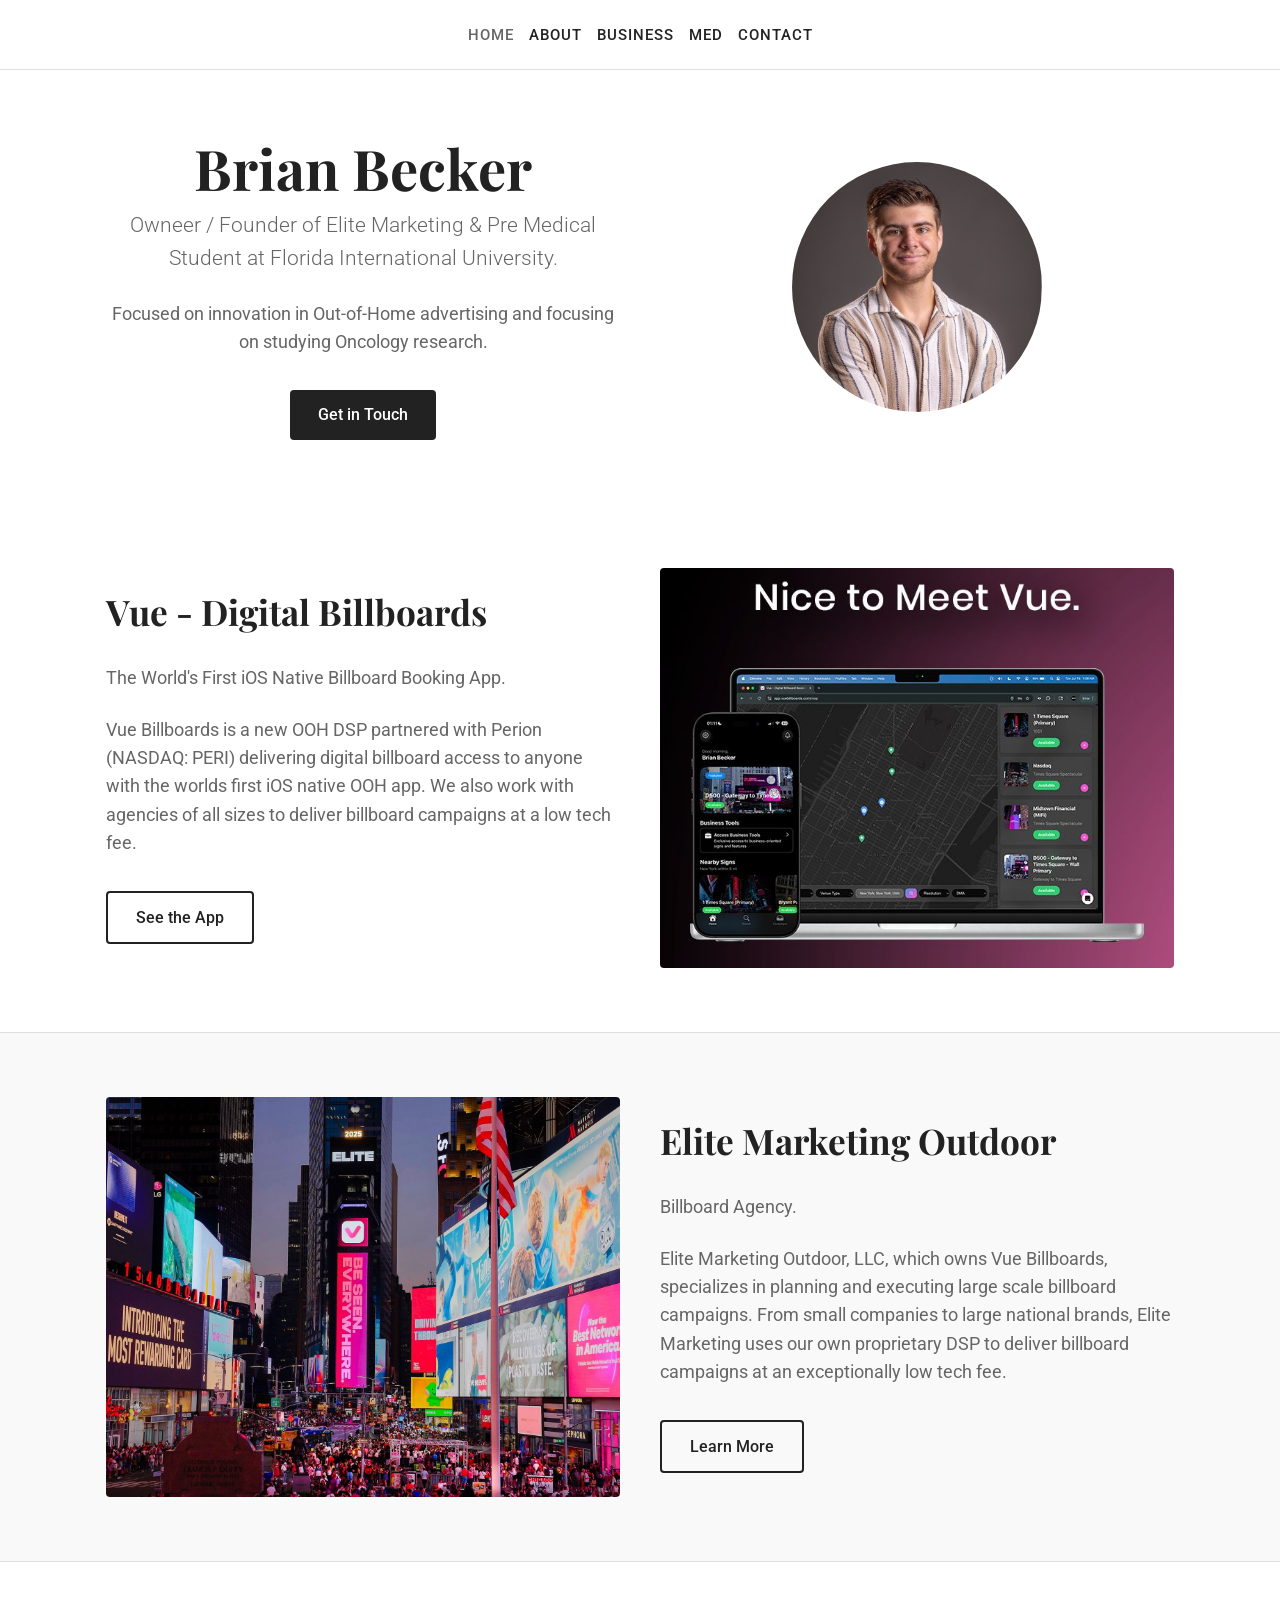
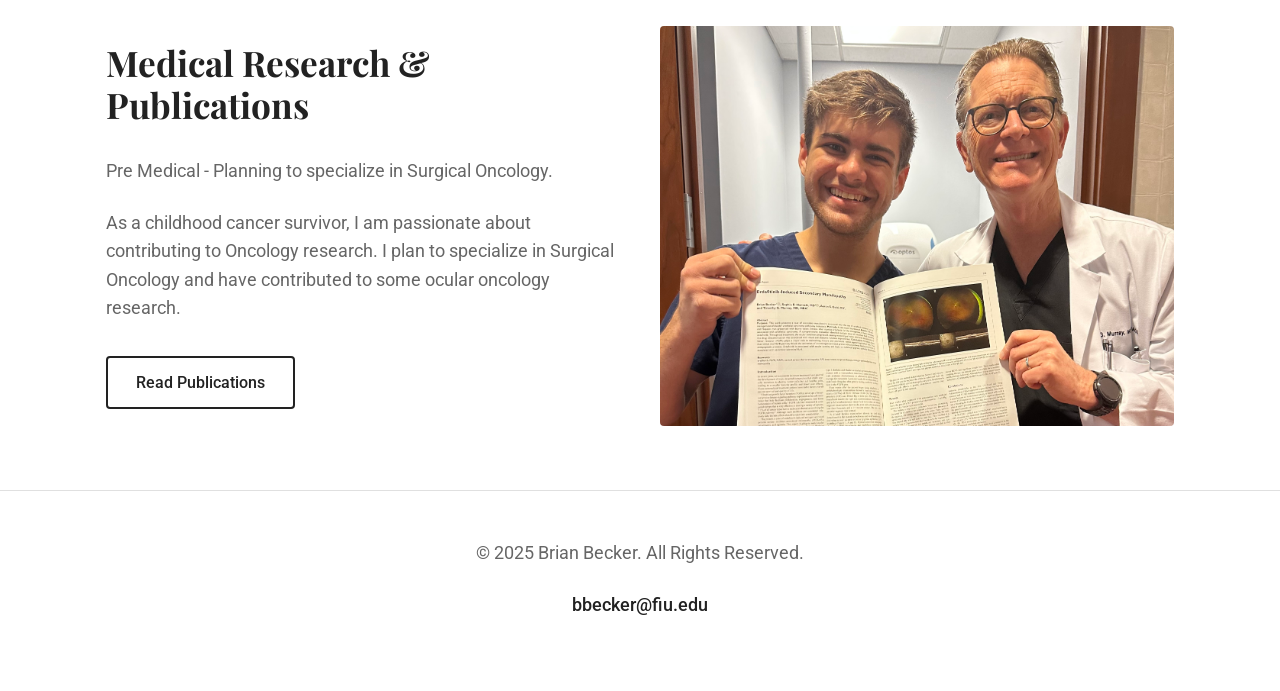
==== index.html @ 7dbf22fa "Initial commit: Brian Becker personal site HTML/CSS portfolio site with home, about, business, med, " ====
<!DOCTYPE html>
<html lang="en">
<head>
    <meta charset="UTF-8">
    <meta name="viewport" content="width=device-width, initial-scale=1.0">
    <meta name="robots" content="noindex">
    <!-- I kind of like this and feel like I will actually use this as a personal site in the future so preventing crawling to the FIU url -->
    <title>Brian Becker</title>
    <!-- Link to external CSS file -->
    <link rel="stylesheet" href="style.css">
    <!-- <style>
        body { background-color: blue; } 
    </style> -->
</head>
<body>
    <!-- Main Navigation Bar -->
    <nav>
        <ul>
            <li><a href="index.html" class="active">Home</a></li>
            <li><a href="about.html">About</a></li>
            <li><a href="business.html">Business</a></li>
            <li><a href="med.html">Med</a></li>
            <li><a href="contact.html">Contact</a></li>
        </ul>
    </nav>

    <!-- Header / Hero Section -->
    <header>
        <div class="grid-2">
            <div>
                <h1>Brian Becker</h1>
                <p class="subtitle">Owneer / Founder of Elite Marketing & Pre Medical Student at Florida International University.</p>
                <!-- <p>Old bio goes here...</p> -->
                <p>Focused on innovation in Out-of-Home advertising and focusing on studying Oncology research.</p>
                <a href="contact.html" class="btn">Get in Touch</a>
            </div>
            <div style="text-align: center;">
                 <!-- Profile Image -->
                <img src="images/headshot.jpeg" alt="Brian Becker" class="profile-img" style="margin: 0 auto;">
            </div>
        </div>
    </header>

    <main>
        <!-- Detailed Feature: Vue -->
        <section>
            <div class="container">
                <div class="grid-2">
                    <div>
                        <h2>Vue - Digital Billboards</h2>
                        <p class="subtitle">The World's First iOS Native Billboard Booking App.</p>
                        <p>Vue Billboards is a new OOH DSP partnered with Perion (NASDAQ: PERI) delivering digital billboard access to anyone with the worlds first iOS native OOH app. We also work with agencies of all sizes to deliver billboard campaigns at a low tech fee.</p>
                        <a href="business.html" class="btn btn-outline">See the App</a>
                    </div>
                    <img src="images/Vue.jpeg" alt="Vue App Interface">
                </div>
            </div>
        </section>

        <!-- Detailed Feature: Elite Marketing -->
        <section style="background-color: #f9f9f9;">
            <div class="container">
                <div class="grid-2">
                    <img src="images/TSQ.jpeg" alt="Elite Marketing Outdoor - Times Square Billboard">
                    <div>
                        <h2>Elite Marketing Outdoor</h2>
                        <p class="subtitle">Billboard Agency.</p>
                        <p>Elite Marketing Outdoor, LLC, which owns Vue Billboards, specializes in planning and executing large scale billboard campaigns. From small companies to large national brands, Elite Marketing uses our own proprietary DSP to deliver billboard campaigns at an exceptionally low tech fee.</p>
                        <a href="business.html#elite" class="btn btn-outline">Learn More</a>
                    </div>
                </div>
            </div>
        </section>

        <!-- Detailed Feature: Medical Publications -->
        <section>
            <div class="container">
                <div class="grid-2">
                    <div>
                        <h2>Medical Research & Publications</h2>
                        <p class="subtitle">Pre Medical - Planning to specialize in Surgical Oncology.</p>
                        <p>As a childhood cancer survivor, I am passionate about contributing to Oncology research. I plan to specialize in Surgical Oncology and have contributed to some ocular oncology research.</p>
                        <a href="med.html" class="btn btn-outline">Read Publications</a>
                    </div>
                    <img src="images/med.jpg" alt="Medical Publications">
                </div>
            </div>
        </section>
    </main>

    <footer>
        <p>&copy; 2025 Brian Becker. All Rights Reserved.</p>
        <p><a href="mailto:bbecker@fiu.edu">bbecker@fiu.edu</a></p>
    </footer>
</body>
</html>
---- style.css ----
/* Global Styles - Clean Professional Minimalist */
@import url('https://fonts.googleapis.com/css2?family=Roboto:wght@300;400;500;700&family=Playfair+Display:wght@700&display=swap');

:root {
    /* Color Palette */
    --bg-color: #ffffff;
    --text-primary: #222222;
    --text-secondary: #666666;
    --accent-color: #000000; 
    --link-color: #0056b3;
    --section-bg: #f9f9f9;
    --border-color: #e0e0e0;
    
    /* Layout Variables */
    --nav-height: 70px;
    --max-width: 1100px;
}

* {
    box-sizing: border-box; /* Ensures padding doesn't affect width */
    margin: 0;
    padding: 0;
}

body {
    font-family: 'Roboto', sans-serif;
    color: var(--text-primary);
    background-color: var(--bg-color);
    line-height: 1.6;
    display: flex;
    flex-direction: column;
    min-height: 100vh; /* Sticky Footer trick from class */
}

/* Typography Styles */
h1, h2, h3 {
    font-family: 'Playfair Display', serif;
    color: var(--text-primary);
    line-height: 1.2;
    margin-bottom: 1rem;
}

h1 {
    font-size: 3.5rem;
    margin-bottom: 0.5rem;
}

h2 {
    font-size: 2.2rem;
    position: relative;
    padding-bottom: 15px;
}

h2::after {
    /* Removed underline */
    content: none;
}

p {
    margin-bottom: 1.5rem;
    color: var(--text-secondary);
    font-size: 1.1rem;
}

a {
    color: var(--link-color);
    text-decoration: none;
    transition: color 0.3s ease;
}

a:hover {
    color: #003d82;
}

/* Navigation */
nav {
    height: var(--nav-height);
    background-color: var(--bg-color);
    border-bottom: 1px solid var(--border-color);
    display: flex;
    align-items: center;
    justify-content: center; /* Centered nav */
    position: sticky;
    top: 0;
    z-index: 100;
}

nav ul {
    list-style: none;
    display: flex;
    gap: 15px;
    flex-wrap: wrap;
    justify-content: center;
}

nav a {
    color: var(--text-primary);
    font-weight: 500;
    font-size: 0.95rem;
    text-transform: uppercase;
    letter-spacing: 1px;
}

nav a:hover, nav a.active {
    color: var(--text-secondary); /* Subtle hover */
}

/* Header / Hero */
header {
    text-align: center;
    padding: 4rem 1rem;
    max-width: var(--max-width);
    margin: 0 auto;
}

header p.subtitle {
    font-size: 1.3rem;
    font-weight: 300;
    color: var(--text-secondary);
    margin-top: 0.5rem;
    max-width: 600px;
    margin-left: auto; /* Center subtitle if header is centered */
    margin-right: auto;
}

/* Main Layout */
main {
    flex: 1;
    width: 100%;
}

.container {
    max-width: var(--max-width);
    margin: 0 auto;
    padding: 0 1rem;
}

/* Sections */
section {
    padding: 4rem 0;
    border-bottom: 1px solid var(--border-color);
}

section:last-child {
    border-bottom: none;
}

/* Grid Layouts */
.grid-2 {
    display: grid;
    grid-template-columns: 1fr 1fr;
    gap: 40px;
    align-items: center;
}

/* Images */
img {
    max-width: 100%;
    height: auto;
    border-radius: 4px; /* Slight rounding */
    display: block;
}

/* Uniform feature images on homepage (excluding profile image) */
.grid-2 img:not(.profile-img) {
    width: 100%;
    height: 400px; /* Fixed height for consistency */
    object-fit: cover; /* Ensures image covers the area without distortion */
}

.profile-img {
    width: 250px;
    height: 250px;
    object-fit: cover;
    border-radius: 50%;
    margin-bottom: 20px;
}

/* Buttons */
.btn {
    display: inline-block;
    background-color: var(--text-primary);
    color: #fff;
    padding: 12px 28px;
    border-radius: 4px;
    font-size: 1rem;
    font-weight: 500;
    transition: background-color 0.3s ease;
    margin-top: 10px;
}

.btn:hover {
    background-color: #444;
    color: #fff;
}

.btn-outline {
    background-color: transparent;
    border: 2px solid var(--text-primary);
    color: var(--text-primary);
}

.btn-outline:hover {
    background-color: var(--text-primary);
    color: #fff;
}

/* Cards (Services, Portfolio) */
.card {
    background: #fff;
    padding: 2rem;
    border: 1px solid var(--border-color);
    transition: transform 0.3s ease;
    height: 100%; /* Make cards equal height in grid */
    display: flex;
    flex-direction: column;
}

.card a {
    margin-top: auto; /* Push link to bottom */
}

.card:hover {
    transform: translateY(-5px);
    border-color: var(--text-primary);
}

.card h3 {
    font-family: 'Roboto', sans-serif;
    font-weight: 700;
    font-size: 1.4rem;
    margin-bottom: 1rem;
}

/* Badges */
.badge {
    display: inline-block;
    background-color: var(--text-primary);
    color: #fff;
    font-size: 0.75rem;
    padding: 4px 8px;
    border-radius: 4px;
    margin-bottom: 10px;
    font-weight: 500;
    text-transform: uppercase;
    letter-spacing: 0.5px;
    align-self: flex-start; /* Aligns badge to start of flex container (card) */
}

/* Forms */
form {
    max-width: 700px;
    margin: 0 auto;
}

.form-group {
    margin-bottom: 20px;
}

label {
    display: block;
    margin-bottom: 8px;
    font-weight: 500;
    font-size: 0.9rem;
    text-transform: uppercase;
    letter-spacing: 0.5px;
}

input[type="text"],
input[type="email"],
select,
textarea {
    width: 100%;
    padding: 12px;
    border: 1px solid var(--border-color);
    border-radius: 4px;
    font-family: inherit;
    font-size: 1rem;
}

input:focus, textarea:focus, select:focus {
    outline: none;
    border-color: var(--text-primary);
}

input[type="submit"] {
    background-color: var(--text-primary);
    color: #fff;
    border: none;
    padding: 14px 30px;
    cursor: pointer;
    font-size: 1rem;
    text-transform: uppercase;
    letter-spacing: 1px;
    transition: background 0.3s;
}

input[type="submit"]:hover {
    background-color: #444;
}

/* Tables */
table {
    width: 100%;
    border-collapse: collapse;
    margin-top: 20px;
}

th, td {
    padding: 15px;
    text-align: left;
    border-bottom: 1px solid var(--border-color);
}

th {
    font-weight: 600;
    color: var(--text-primary);
    border-bottom: 2px solid var(--text-primary);
}

/* 
table tr:nth-child(even) {
    background-color: #f2f2f2;
} 
*/

/* Lists */
ul.clean-list {
    list-style: none;
}

ul.clean-list li {
    padding: 10px 0;
    border-bottom: 1px solid var(--border-color);
    display: flex;
    justify-content: space-between;
}

ul.clean-list li:last-child {
    border-bottom: none;
}

/* Bullet Lists (for descriptive content) */
ul.bullet-list {
    text-align: left;
    display: inline-block;
    max-width: 100%;
    margin-top: 15px;
    margin-bottom: 20px;
    font-family: 'Roboto', sans-serif;
    color: var(--text-secondary);
    font-size: 1rem;
    line-height: 1.6;
    padding-left: 20px;
}

ul.bullet-list li {
    margin-bottom: 10px;
}

/* Footer */
footer {
    padding: 3rem 1rem;
    text-align: center;
    border-top: 1px solid var(--border-color);
    margin-top: auto;
    font-size: 0.9rem;
    color: var(--text-secondary);
}

footer a {
    color: var(--text-primary);
    font-weight: 500;
}

/* Responsive */
@media (max-width: 768px) {
    h1 { font-size: 2.5rem; }
    
    .grid-2 {
        grid-template-columns: 1fr;
    }
    
    header {
        text-align: center;
        padding: 4rem 1rem;
    }

    h2::after {
        left: 50%;
        transform: translateX(-50%);
    }

    nav ul {
        gap: 15px;
        flex-wrap: wrap;
        justify-content: center;
    }
    
    .grid-2 img {
        height: auto; /* Allow auto height on mobile */
        max-height: 400px;
    }
}

/* New Styles for Forms */
/* Forgot to add these earlier */
input[type="submit"] {
    cursor: pointer; /* hand icon */
}
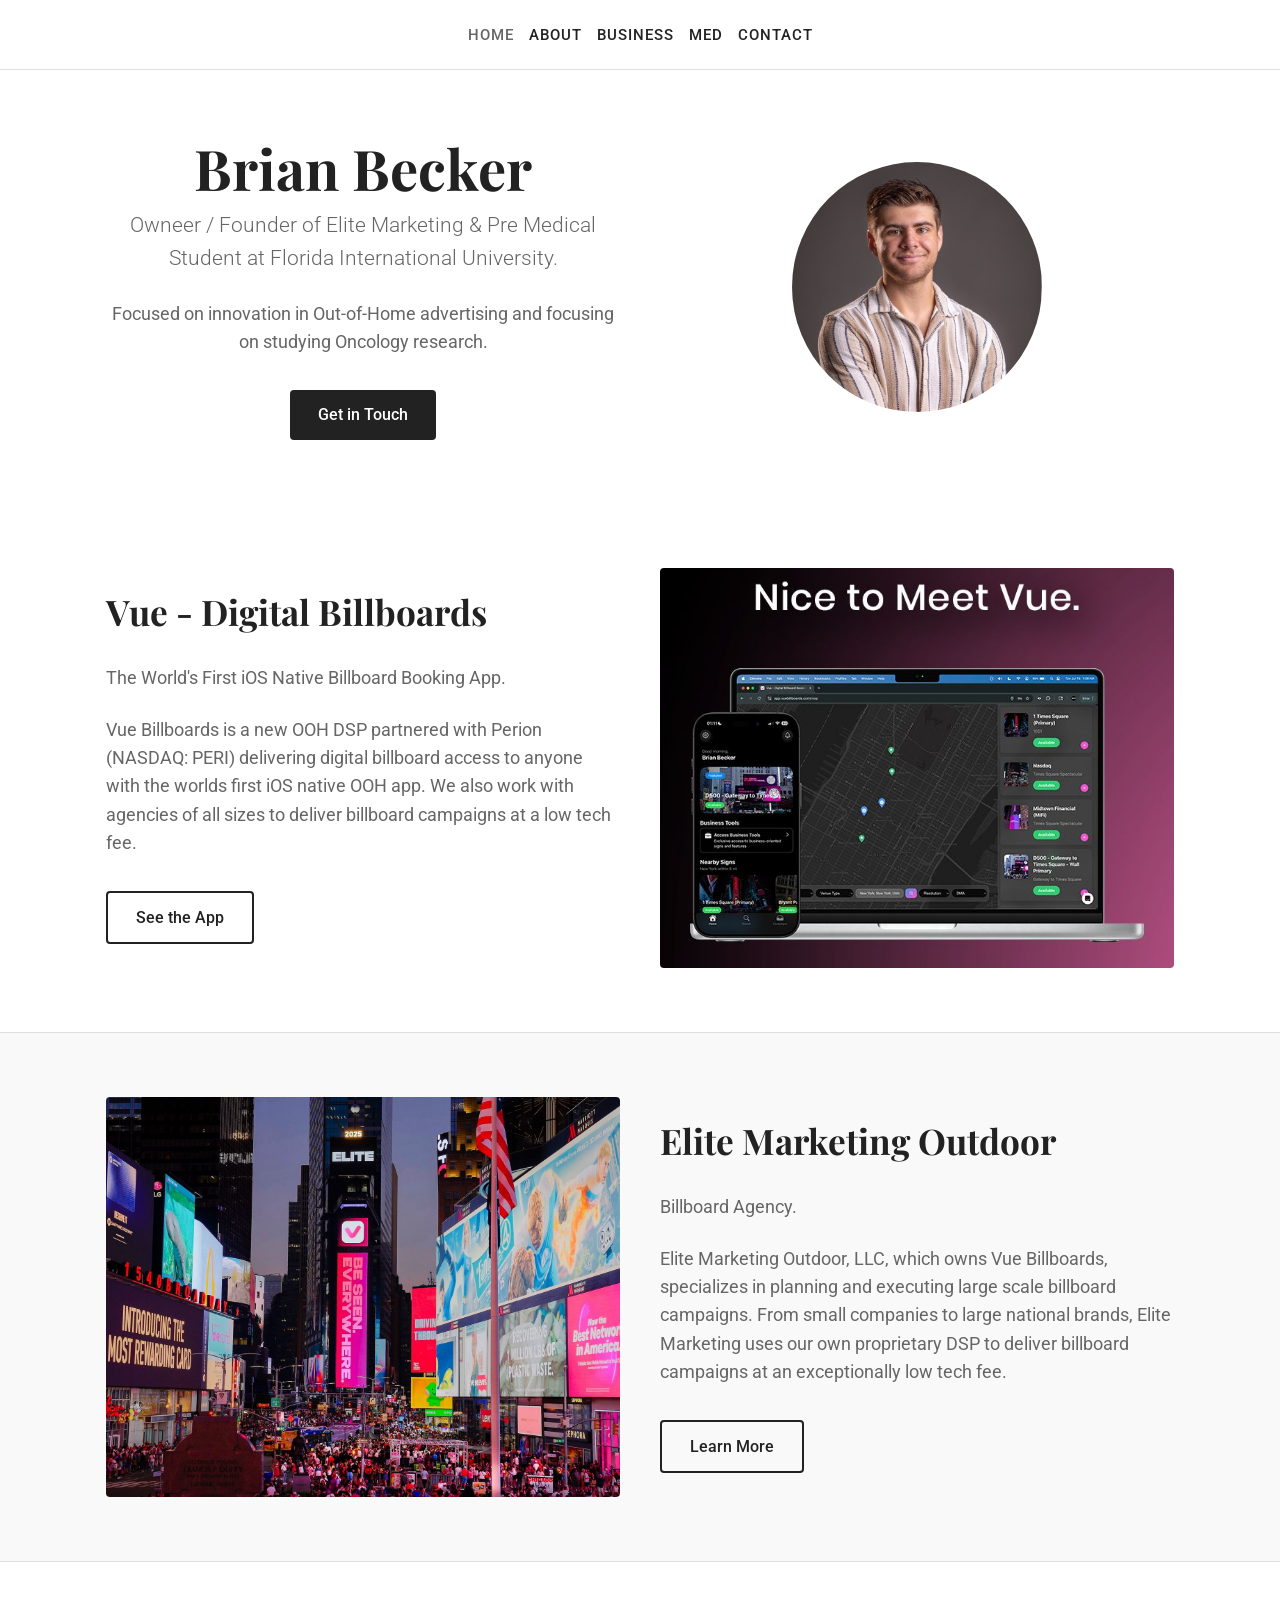
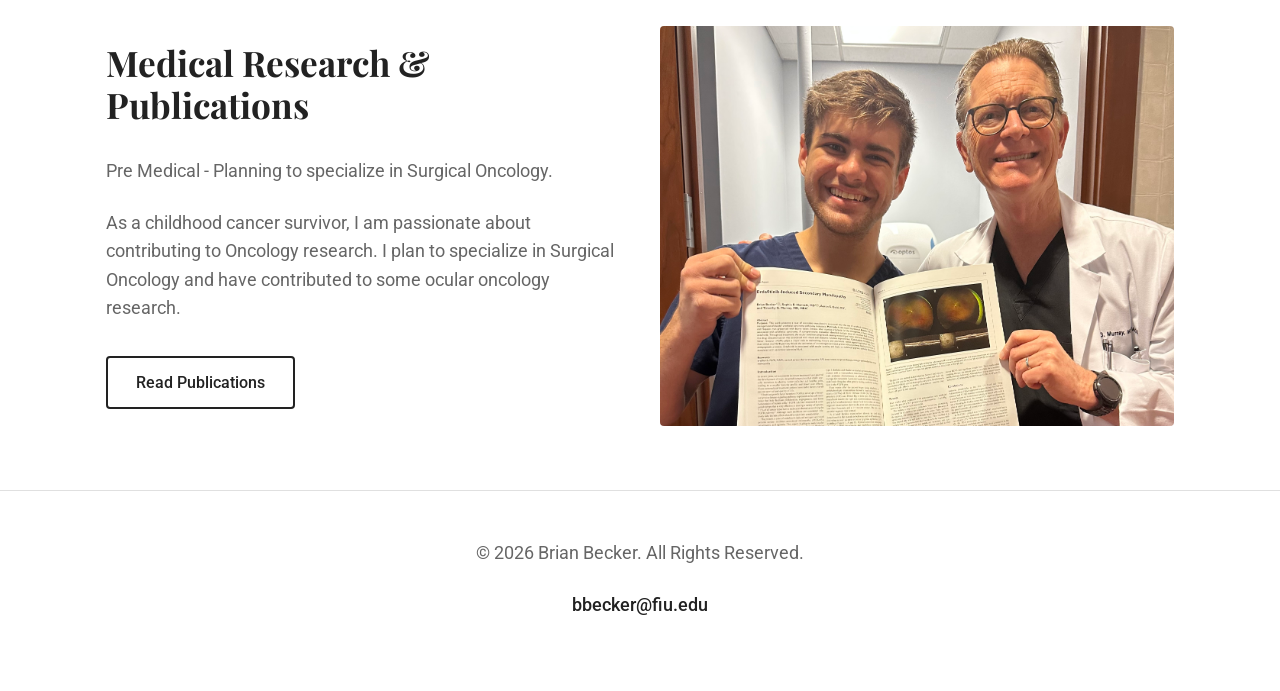
==== commit b426763c: "Update footer copyright to 2026 Co-authored-by: bbecker122303 <bbecker122303@users.noreply.github.co" ====
--- a/index.html
+++ b/index.html
@@ -4,16 +4,10 @@
     <meta charset="UTF-8">
     <meta name="viewport" content="width=device-width, initial-scale=1.0">
     <meta name="robots" content="noindex">
-    <!-- I kind of like this and feel like I will actually use this as a personal site in the future so preventing crawling to the FIU url -->
     <title>Brian Becker</title>
-    <!-- Link to external CSS file -->
     <link rel="stylesheet" href="style.css">
-    <!-- <style>
-        body { background-color: blue; } 
-    </style> -->
 </head>
-<body>
-    <!-- Main Navigation Bar -->
+<body data-page="home">
     <nav>
         <ul>
             <li><a href="index.html" class="active">Home</a></li>
@@ -24,73 +18,28 @@
         </ul>
     </nav>
 
-    <!-- Header / Hero Section -->
     <header>
         <div class="grid-2">
             <div>
-                <h1>Brian Becker</h1>
-                <p class="subtitle">Owneer / Founder of Elite Marketing & Pre Medical Student at Florida International University.</p>
-                <!-- <p>Old bio goes here...</p> -->
-                <p>Focused on innovation in Out-of-Home advertising and focusing on studying Oncology research.</p>
-                <a href="contact.html" class="btn">Get in Touch</a>
+                <h1 data-content="home.hero.title">Brian Becker</h1>
+                <p class="subtitle" data-content="home.hero.subtitle">Owneer / Founder of Elite Marketing & Pre Medical Student at Florida International University.</p>
+                <p data-content="home.hero.bio">Focused on innovation in Out-of-Home advertising and focusing on studying Oncology research.</p>
+                <a href="contact.html" class="btn" data-content="home.hero.cta">Get in Touch</a>
             </div>
             <div style="text-align: center;">
-                 <!-- Profile Image -->
-                <img src="images/headshot.jpeg" alt="Brian Becker" class="profile-img" style="margin: 0 auto;">
+                <img src="images/headshot.jpeg" alt="Brian Becker" class="profile-img" style="margin: 0 auto;" data-content="home.hero.profileImage">
             </div>
         </div>
     </header>
 
-    <main>
-        <!-- Detailed Feature: Vue -->
-        <section>
-            <div class="container">
-                <div class="grid-2">
-                    <div>
-                        <h2>Vue - Digital Billboards</h2>
-                        <p class="subtitle">The World's First iOS Native Billboard Booking App.</p>
-                        <p>Vue Billboards is a new OOH DSP partnered with Perion (NASDAQ: PERI) delivering digital billboard access to anyone with the worlds first iOS native OOH app. We also work with agencies of all sizes to deliver billboard campaigns at a low tech fee.</p>
-                        <a href="business.html" class="btn btn-outline">See the App</a>
-                    </div>
-                    <img src="images/Vue.jpeg" alt="Vue App Interface">
-                </div>
-            </div>
-        </section>
-
-        <!-- Detailed Feature: Elite Marketing -->
-        <section style="background-color: #f9f9f9;">
-            <div class="container">
-                <div class="grid-2">
-                    <img src="images/TSQ.jpeg" alt="Elite Marketing Outdoor - Times Square Billboard">
-                    <div>
-                        <h2>Elite Marketing Outdoor</h2>
-                        <p class="subtitle">Billboard Agency.</p>
-                        <p>Elite Marketing Outdoor, LLC, which owns Vue Billboards, specializes in planning and executing large scale billboard campaigns. From small companies to large national brands, Elite Marketing uses our own proprietary DSP to deliver billboard campaigns at an exceptionally low tech fee.</p>
-                        <a href="business.html#elite" class="btn btn-outline">Learn More</a>
-                    </div>
-                </div>
-            </div>
-        </section>
-
-        <!-- Detailed Feature: Medical Publications -->
-        <section>
-            <div class="container">
-                <div class="grid-2">
-                    <div>
-                        <h2>Medical Research & Publications</h2>
-                        <p class="subtitle">Pre Medical - Planning to specialize in Surgical Oncology.</p>
-                        <p>As a childhood cancer survivor, I am passionate about contributing to Oncology research. I plan to specialize in Surgical Oncology and have contributed to some ocular oncology research.</p>
-                        <a href="med.html" class="btn btn-outline">Read Publications</a>
-                    </div>
-                    <img src="images/med.jpg" alt="Medical Publications">
-                </div>
-            </div>
-        </section>
+    <main id="home-sections">
+        <!-- Rendered from content/site.json -->
     </main>
 
     <footer>
-        <p>&copy; 2025 Brian Becker. All Rights Reserved.</p>
-        <p><a href="mailto:bbecker@fiu.edu">bbecker@fiu.edu</a></p>
+        <p data-content="footer.copyright">&copy; 2026 Brian Becker. All Rights Reserved.</p>
+        <p><a href="mailto:bbecker@fiu.edu" data-content="footer.emailLink">bbecker@fiu.edu</a></p>
     </footer>
+    <script src="js/content.js"></script>
 </body>
 </html>
